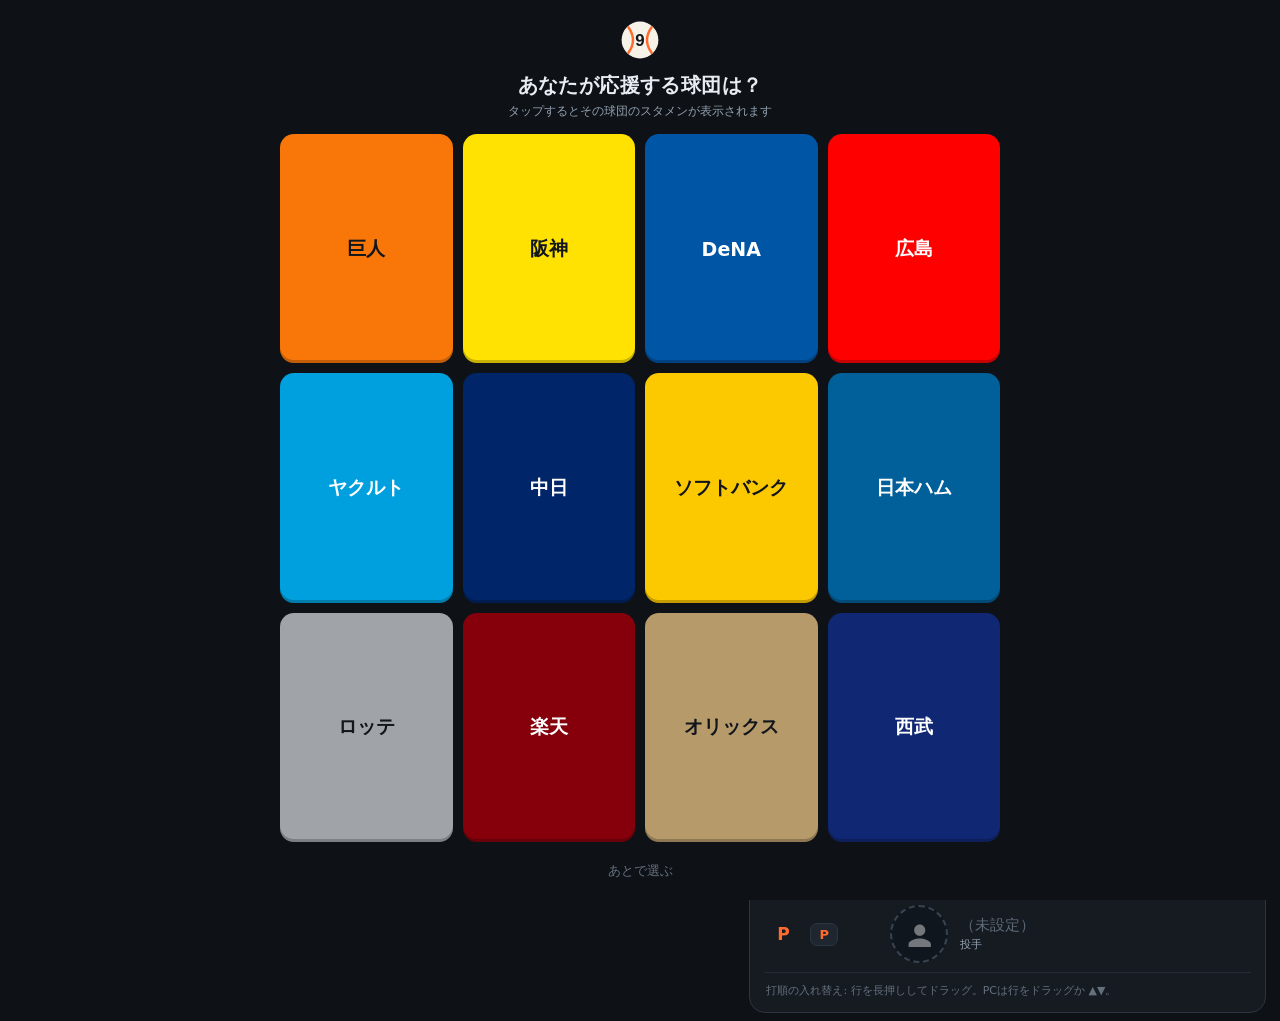
==== index.html @ 8bc56fd8 "自動配置ボタンをゴールド塗りつぶしに（B案） オレンジ=共有、ゴールド=自動配置と色で役割を分ける。 背景#ffb02e・文字とアイコンは濃色#241a10・ホバーで明るく。  Co-Authored" ====
<!DOCTYPE html>
<html lang="ja">
<head>
<meta charset="utf-8">
<meta name="viewport" content="width=device-width, initial-scale=1, maximum-scale=1, user-scalable=no, viewport-fit=cover">
<title>SQUAD NINE — NPB スタメンメーカー</title>
<meta name="description" content="NPB12球団・全選手（育成含む）からスタメンを組んで、画像でシェアできる非公式ファンツール。">
<meta name="theme-color" content="#12171e">

<!-- OGP: 独自ドメイン取得後は og:image のURLを書き換えること -->
<meta property="og:type" content="website">
<meta property="og:title" content="SQUAD NINE — NPB スタメンメーカー">
<meta property="og:description" content="NPB全選手からスタメンを組んで画像でシェア。">
<meta property="og:image" content="https://mrymgn2022.github.io/squad-nine/og-image.png">
<meta name="twitter:card" content="summary_large_image">

<link rel="manifest" href="manifest.webmanifest">
<link rel="icon" href="icons/favicon.svg" type="image/svg+xml">
<link rel="icon" href="icons/icon-192.png" type="image/png" sizes="192x192">
<link rel="apple-touch-icon" href="icons/apple-touch-icon.png">
<link rel="stylesheet" href="styles.css?v=42">
</head>
<body>

<header class="topbar">
  <div class="brand">
    <svg class="brand-mark" viewBox="0 0 100 100" aria-hidden="true">
      <circle cx="50" cy="50" r="46" fill="#f6f2e8"/>
      <path d="M 21 18 Q 44 50 21 82" fill="none" stroke="#ff6b2c" stroke-width="6" stroke-linecap="round"/>
      <path d="M 79 18 Q 56 50 79 82" fill="none" stroke="#ff6b2c" stroke-width="6" stroke-linecap="round"/>
      <path d="M 25 27 l 7 3 M 23 39 l 8 2 M 23 51 l 8 0 M 23 62 l 8 -2 M 25 74 l 7 -3" stroke="#c9553e" stroke-width="3" stroke-linecap="round"/>
      <path d="M 75 27 l -7 3 M 77 39 l -8 2 M 77 51 l -8 0 M 77 62 l -8 -2 M 75 74 l -7 -3" stroke="#c9553e" stroke-width="3" stroke-linecap="round"/>
      <text x="50" y="52" text-anchor="middle" dominant-baseline="central" font-family="Arial, Helvetica, sans-serif" font-size="42" font-weight="900" fill="#12171e">9</text>
    </svg>
    <span class="brand-name">SQUAD<em>NINE</em></span>
  </div>
  <div class="topbar-actions">
    <button id="btnShare" class="tbtn primary">共有する</button>
    <button id="btnMenu" class="tbtn icon" title="その他">…</button>
  </div>
</header>

<div class="setupbar">
  <div class="seg" id="dhSeg" role="group" aria-label="DH制">
    <button class="seg-btn is-on" data-dh="1">DH あり</button>
    <button class="seg-btn" data-dh="0">DH なし</button>
  </div>
  <div class="auto-group">
    <select id="myTeam" class="team-select" title="チーム"></select>
    <button id="btnAuto" class="tbtn auto-btn" type="button" title="選んだ球団のおすすめスタメンを自動配置">
      <svg viewBox="0 0 24 24" aria-hidden="true"><path d="M13.2 2 4.6 13.4h4.9L9.1 22l8.9-11.6h-5z"/></svg>
      自動配置
    </button>
  </div>
  <button id="btnReset" class="reset-btn" type="button" title="盤面をリセット">
    <svg viewBox="0 0 24 24" aria-hidden="true"><path d="M12 5V2L8 6l4 4V7c3.31 0 6 2.69 6 6s-2.69 6-6 6-6-2.69-6-6H4c0 4.42 3.58 8 8 8s8-3.58 8-8-3.58-8-8-8z"/></svg>
    リセット
  </button>
</div>

<main class="layout">

  <section class="field-pane">
    <div class="field-wrap" id="fieldWrap">
      <div class="field-bg">
        <!-- 中身は field.js が生成する -->
        <svg class="field-svg" viewBox="0 0 1000 1010" preserveAspectRatio="xMidYMid meet" aria-hidden="true"></svg>
      </div>
      <div class="chips" id="chips"></div>
    </div>

  </section>

  <section class="order-pane">
    <div class="pane-head">
      <h2>打順</h2>
    </div>
    <table class="order-table">
      <thead>
        <tr><th class="c-no">打順</th><th class="c-pos">守備</th><th class="c-name">選手</th><th class="c-act"></th></tr>
      </thead>
      <tbody id="orderBody"></tbody>
    </table>
    <p class="hint pc-only">打順の入れ替え: 行を長押ししてドラッグ。PCは行をドラッグか ▲▼。</p>
  </section>

</main>

<!-- ===== 選手選択モーダル ===== -->
<div class="modal" id="pickerModal" hidden>
  <div class="modal-card modal-lg">
    <div class="modal-head">
      <h3 id="pickerTitle">選手を選ぶ</h3>
      <button class="modal-close" data-close>×</button>
    </div>
    <div class="picker-filters">
      <input id="pickerSearch" class="search" type="search" placeholder="選手名・背番号で検索（ひらがなでもOK）" autocomplete="off">
      <div class="filter-row">
        <select id="pickerTeam" class="mini-select"></select>
        <select id="pickerGroup" class="mini-select">
          <option value="投手">投手</option>
          <option value="捕手">捕手</option>
          <option value="内野手">内野手</option>
          <option value="外野手">外野手</option>
          <option value="all">全ポジション</option>
        </select>
        <label class="chk"><input type="checkbox" id="pickerIkusei" checked> 育成を含む</label>
      </div>
    </div>
    <div class="picker-list" id="pickerList"></div>
    <div class="picker-foot"><span id="pickerCount"></span></div>
  </div>
</div>

<!-- ===== 写真モーダル ===== -->
<div class="modal" id="photoModal" hidden>
  <div class="modal-card">
    <div class="modal-head">
      <h3>選手の写真</h3>
      <button class="modal-close" data-close>×</button>
    </div>
    <div class="photo-body">
      <div class="photo-target" id="photoTargetName"></div>

      <div class="crop-area" id="cropArea">
        <div class="crop-empty" id="cropEmpty">
          <span class="pc-only">ここに画像を<br>ドラッグ＆ドロップ<br>または <b>Ctrl+V</b> で貼り付け</span>
          <span class="touch-only">下のボタンから写真を選ぶか<br>コピーした画像を「貼り付け」</span>
        </div>
        <canvas id="cropCanvas" width="360" height="360"></canvas>
      </div>

      <label class="range-row" id="zoomRow" hidden>
        <span>ズーム</span>
        <input type="range" id="zoomRange" min="100" max="400" value="100">
      </label>

      <div class="photo-actions">
        <label class="pbtn">
          写真を選ぶ / 撮る
          <input type="file" id="photoFile" accept="image/*" hidden>
        </label>
        <button class="pbtn" id="btnPhotoSearch">Webで画像を検索</button>
        <button class="pbtn" id="btnPhotoPaste">貼り付け</button>
        <button class="pbtn danger" id="btnPhotoRemove">削除</button>
      </div>
      <div id="pasteZone" class="paste-zone" contenteditable="true" data-ph="コピーした画像を、ここを長押し →「ペースト」で貼り付け"></div>
      <p class="hint small">検索した画像を長押し（PCは右クリック）→「画像をコピー」→「貼り付け」ボタンで取り込めます。写真はこの端末内にのみ保存されます。</p>
    </div>
    <div class="modal-foot">
      <button class="pbtn" data-close>キャンセル</button>
      <button class="pbtn primary" id="btnPhotoSave">決定</button>
    </div>
  </div>
</div>

<!-- ===== 共有モーダル ===== -->
<div class="modal" id="shareModal" hidden>
  <div class="modal-card modal-lg">
    <div class="modal-head">
      <h3>共有する</h3>
      <button class="modal-close" data-close>×</button>
    </div>
    <div class="share-sizes" id="shareSizes"></div>
    <div class="share-body">
      <div class="share-preview" id="sharePreview"></div>
    </div>
    <div class="share-apps">
      <button class="app-btn x" id="btnShareX" type="button">
        <svg viewBox="0 0 24 24" aria-hidden="true"><path d="M18.24 2.25h3.31l-7.23 8.26 8.5 11.24h-6.66l-5.21-6.82-5.97 6.82H1.67l7.73-8.84L1.25 2.25h6.83l4.71 6.23zm-1.16 17.52h1.83L7.08 4.13H5.12z"/></svg>
        Xで共有
      </button>
      <button class="app-btn ig" id="btnShareIG" type="button">
        <svg viewBox="0 0 24 24" aria-hidden="true"><path d="M12 2.2c3.2 0 3.58.01 4.85.07 3.25.15 4.73 1.66 4.88 4.88.06 1.27.07 1.65.07 4.85s-.01 3.58-.07 4.85c-.15 3.22-1.63 4.73-4.88 4.88-1.27.06-1.65.07-4.85.07s-3.58-.01-4.85-.07c-3.25-.15-4.73-1.66-4.88-4.88C2.21 15.58 2.2 15.2 2.2 12s.01-3.58.07-4.85C2.42 3.93 3.9 2.42 7.15 2.27 8.42 2.21 8.8 2.2 12 2.2zm0 3.68a6.12 6.12 0 1 0 0 12.24 6.12 6.12 0 0 0 0-12.24zm0 10.09a3.97 3.97 0 1 1 0-7.94 3.97 3.97 0 0 1 0 7.94zm6.36-11.85a1.43 1.43 0 1 0 0 2.86 1.43 1.43 0 0 0 0-2.86z"/></svg>
        Instagram
      </button>
      <button class="app-btn" id="btnShareNative" type="button" hidden>
        <svg viewBox="0 0 24 24" aria-hidden="true"><path d="M18 16.08c-.76 0-1.44.3-1.96.77L8.91 12.7c.05-.23.09-.46.09-.7s-.04-.47-.09-.7l7.05-4.11c.54.5 1.25.81 2.04.81a3 3 0 1 0-3-3c0 .24.04.47.09.7L8.04 9.81A2.99 2.99 0 0 0 3 12a3 3 0 0 0 5.04 2.19l7.12 4.16c-.05.21-.08.43-.08.65a2.92 2.92 0 1 0 2.92-2.92z"/></svg>
        その他
      </button>
    </div>
    <div class="modal-foot">
      <span class="share-dim" id="shareDim"></span>
      <button class="pbtn" id="btnShareLink">リンクをコピー</button>
      <button class="pbtn" id="btnShareDownload">保存 (PNG)</button>
    </div>
  </div>
</div>

<!-- ===== メニュー ===== -->
<div class="modal" id="menuModal" hidden>
  <div class="modal-card">
    <div class="modal-head"><h3>その他</h3><button class="modal-close" data-close>×</button></div>
    <div class="menu-body">
      <!-- 球場デザイン選択は凍結中（2026-08-18）。復活するときは hidden を外すだけ。field.js も温存 -->
      <label class="menu-row" hidden>
        <span>球場デザイン</span>
        <select id="fieldStyle" class="mini-select"></select>
      </label>
      <button class="pbtn wide" id="btnCopyText">打順をテキストでコピー</button>
      <button class="pbtn wide" id="btnResetPhotos">保存した写真をすべて削除</button>
      <p class="hint small">スタメンと写真はブラウザ内 (localStorage) に自動保存されます。</p>
    </div>
  </div>
</div>

<!-- ===== 初回訪問: 応援球団の選択 ===== -->
<div class="welcome" id="welcome" hidden>
  <div class="welcome-head">
    <svg class="welcome-logo" viewBox="0 0 100 100" aria-hidden="true">
      <circle cx="50" cy="50" r="46" fill="#f6f2e8"/>
      <path d="M 21 18 Q 44 50 21 82" fill="none" stroke="#ff6b2c" stroke-width="6" stroke-linecap="round"/>
      <path d="M 79 18 Q 56 50 79 82" fill="none" stroke="#ff6b2c" stroke-width="6" stroke-linecap="round"/>
      <text x="50" y="52" text-anchor="middle" dominant-baseline="central" font-family="Arial, Helvetica, sans-serif" font-size="42" font-weight="900" fill="#12171e">9</text>
    </svg>
    <h1>あなたが応援する球団は？</h1>
    <p>タップするとその球団のスタメンが表示されます</p>
  </div>
  <div class="welcome-grid" id="welcomeGrid"></div>
  <button class="welcome-skip" id="welcomeSkip" type="button">あとで選ぶ</button>
</div>

<div class="toast" id="toast" hidden></div>

<script src="data/npb-players.js?v=42"></script>
<script src="data/presets.js?v=42"></script>
<script src="field.js?v=42"></script>
<script src="app.js?v=42"></script>
</body>
</html>
---- styles.css ----
:root {
  --bg: #0e1116;
  --bg-2: #161b22;
  --bg-3: #1f262f;
  --line: #2c3540;
  --fg: #e8edf3;
  --fg-dim: #93a1b0;
  --accent: #ff6b2c;
  --accent-2: #2f9e5e;
  --danger: #e5484d;
  --radius: 12px;
  --team: #ff6b2c;
}

* { box-sizing: border-box; }

html, body {
  margin: 0;
  padding: 0;
  background: var(--bg);
  color: var(--fg);
  font-family: "Hiragino Kaku Gothic ProN", "Yu Gothic", "Meiryo", "Noto Sans JP", system-ui, sans-serif;
  -webkit-text-size-adjust: 100%;
  /* アプリとして扱う: テキスト選択（青いハイライト）と長押しメニューを全面禁止 */
  -webkit-user-select: none; user-select: none;
  -webkit-touch-callout: none;
  /* ダブルタップ拡大の無効化 */
  touch-action: manipulation;
}
/* 例外: 入力欄と貼り付け欄だけは選択・ペーストを許可 */
input, textarea { -webkit-user-select: text; user-select: text; }

button, input, select { font-family: inherit; }

/* ---------- top bar ---------- */
.topbar {
  display: flex; align-items: center; justify-content: space-between;
  gap: 12px; padding: 10px 14px;
  background: linear-gradient(180deg, #171d25, #12171e);
  border-bottom: 1px solid var(--line);
  position: sticky; top: 0; z-index: 40;
}
.brand { display: flex; align-items: center; gap: 8px; }
.brand-mark { width: 24px; height: 24px; flex: 0 0 auto; }
.brand-name { font-weight: 800; letter-spacing: .06em; font-size: 17px; }
.brand-name em { font-style: normal; color: var(--accent); }
.topbar-actions { display: flex; gap: 8px; }

.tbtn {
  background: var(--bg-3); color: var(--fg); border: 1px solid var(--line);
  border-radius: 9px; padding: 8px 12px; font-size: 13px; cursor: pointer;
  white-space: nowrap;
}
.tbtn:hover { background: #29323d; }
.tbtn.primary { background: var(--accent); border-color: var(--accent); color: #16100b; font-weight: 700; }
.tbtn.primary:hover { filter: brightness(1.08); }
.tbtn.icon { padding: 8px 11px; }
.tbtn b { color: var(--accent); }

/* ---------- setup bar ---------- */
.setupbar {
  display: flex; gap: 10px; align-items: center; flex-wrap: wrap;
  padding: 10px 14px; background: var(--bg-2); border-bottom: 1px solid var(--line);
}
.seg { display: flex; background: var(--bg-3); border: 1px solid var(--line); border-radius: 9px; overflow: hidden; }
.seg-btn {
  background: transparent; border: 0; color: var(--fg-dim);
  padding: 9px 14px; font-size: 13px; cursor: pointer;
}
.seg-btn.is-on { background: var(--accent); color: #16100b; font-weight: 700; }
.team-select, .mini-select {
  background: var(--bg-3); border: 1px solid var(--line); color: var(--fg);
  border-radius: 9px; padding: 9px 10px; font-size: 13px;
}
.auto-group { display: flex; gap: 6px; align-items: center; }
/* B案: ゴールド塗りつぶし（オレンジ=共有、ゴールド=自動配置で役割を色分け） */
.auto-btn {
  display: inline-flex; align-items: center; gap: 5px;
  color: #241a10; border-color: #ffb02e; background: #ffb02e;
  font-weight: 800;
}
.auto-btn:hover { background: #ffc14f; border-color: #ffc14f; }
.auto-btn svg { width: 13px; height: 13px; fill: #241a10; }

/* ---------- layout ---------- */
.layout {
  display: grid;
  grid-template-columns: minmax(0, 1.25fr) minmax(320px, .9fr);
  gap: 18px; padding: 18px 14px 8px; max-width: 1400px; margin: 0 auto;
  align-items: start;
}
@media (max-width: 1000px) {
  .layout { grid-template-columns: 1fr; }
}

/* ---------- field ---------- */
.field-pane { min-width: 0; }
/* 盤面: フェンスなしダイヤモンド（viewBox 1000x900） */
.field-wrap {
  position: relative; width: 100%; aspect-ratio: 1000 / 900;
}
.field-bg {
  position: absolute; inset: 0; border-radius: 16px; overflow: hidden;
  border: 1px solid var(--line); box-shadow: 0 10px 30px rgba(0,0,0,.45);
}
.field-svg { position: absolute; inset: 0; width: 100%; height: 100%; display: block; }
.chips { position: absolute; inset: 0; }

.chip {
  position: absolute; transform: translate(-50%, -50%);
  width: 9.4%; min-width: 46px; max-width: 88px;
  display: flex; flex-direction: column; align-items: center;
  cursor: pointer; user-select: none;
}
.chip-avatar { position: relative; width: 100%; aspect-ratio: 1; }
.chip-photo {
  position: absolute; inset: 0; border-radius: 50%; overflow: hidden;
  background: #10161d center/cover no-repeat;
  border: 3px solid var(--team);
  display: grid; place-items: center;
  box-shadow: 0 4px 14px rgba(0,0,0,.55);
}
.chip.empty .chip-photo { border-style: dashed; border-color: rgba(255,255,255,.5); background: rgba(0,0,0,.32); }

/* 写真未設定時の人型アイコン */
.avatar-icon { width: 62%; height: 62%; margin-top: 8%; fill: rgba(255,255,255,.42); }
.chip.empty .avatar-icon { fill: rgba(255,255,255,.34); }

/* DHの駒の右上に付けるバッジ（白箱） */
.chip-badge {
  position: absolute; top: -7px; right: -12px; z-index: 2;
  background: #f2f2f4; color: #12171e; font-size: clamp(9px, 1.05vw, 11px); font-weight: 900;
  border-radius: 6px; padding: 1px 6px; line-height: 1.6;
  white-space: nowrap;
  box-shadow: 0 2px 6px rgba(0,0,0,.55);
}
.chip-name {
  margin-top: -8px;                 /* アイコンの下端に重ねて縦の占有を減らす */
  position: relative; z-index: 2;
  font-size: clamp(9px, 1.25vw, 13px); font-weight: 700; color: #fff;
  background: rgba(8,12,17,.88); border-radius: 7px; padding: 2px 7px;
  max-width: 150%; white-space: nowrap; overflow: hidden; text-overflow: ellipsis;
  text-align: center; line-height: 1.5;
  box-shadow: 0 2px 6px rgba(0,0,0,.4);
}
.chip-cam, .chip-del {
  position: absolute; top: -3px; z-index: 2;
  background: rgba(12,17,23,.92); border: 1px solid var(--line); color: #fff;
  width: 21px; height: 21px; border-radius: 50%; font-size: 10px;
  display: grid; place-items: center; cursor: pointer; padding: 0; line-height: 1;
  opacity: 0; transition: opacity .12s;
}
/* 見た目は小さいまま、タップの当たり判定だけ広げる */
.chip-cam::after, .chip-del::after {
  content: ''; position: absolute; inset: -10px;
}
.chip-cam { right: -3px; }
.chip-del { left: -3px; color: #ff8b8e; font-size: 13px; }
.chip-del:hover { background: var(--danger); color: #fff; border-color: var(--danger); }
/* マウス環境では触れたときだけ出す */
.chip:hover .chip-cam, .chip:hover .chip-del,
.chip:focus-within .chip-cam, .chip:focus-within .chip-del { opacity: 1; }
.chip.empty .chip-del { display: none; }
/* タッチ環境では駒に重ねない（誤タップ防止）。削除・写真は打順表のボタンから */
@media (hover: none) {
  .chip-cam, .chip-del { display: none; }
}

/* 空きポジションの右上に出す ＋ マーク */
.chip-add {
  position: absolute; top: -4px; right: -4px; z-index: 2;
  width: 20px; height: 20px; border-radius: 50%;
  background: var(--accent); color: #16100b;
  font-size: 15px; font-weight: 900; line-height: 1;
  display: grid; place-items: center;
  box-shadow: 0 2px 6px rgba(0,0,0,.5);
  pointer-events: none;
}

/* 盤面リセット（上部バー内） */
.reset-btn {
  display: flex; align-items: center; gap: 5px;
  margin-left: auto;
  background: var(--bg-3); border: 1px solid var(--line);
  color: var(--fg-dim); border-radius: 9px; padding: 8px 11px;
  font-size: 12px; font-weight: 700; cursor: pointer;
}
.reset-btn:hover { background: var(--danger); border-color: var(--danger); color: #fff; }
.reset-btn svg { width: 14px; height: 14px; fill: currentColor; }

/* bench / DH */
.bench { margin-top: 12px; min-height: 0; }
.bench:empty { display: none; }
.dh-card {
  display: flex; align-items: center; gap: 12px;
  background: var(--bg-2); border: 1px solid var(--line); border-radius: var(--radius);
  padding: 10px 12px; cursor: pointer;
}
.dh-card .dh-photo {
  width: 58px; height: 58px; border-radius: 50%; flex: 0 0 auto;
  background: #10161d center/cover no-repeat; border: 2px solid var(--team);
  display: grid; place-items: center; overflow: hidden;
}
.dh-card.empty .dh-photo { border-style: dashed; }
.dh-meta { min-width: 0; }
.dh-label { font-size: 11px; color: var(--fg-dim); letter-spacing: .08em; }
.dh-name { font-size: 15px; font-weight: 700; }

/* ---------- order table ---------- */
.order-pane {
  background: var(--bg-2); border: 1px solid var(--line);
  border-radius: 16px; padding: 14px; min-width: 0;
}
.pane-head { display: flex; align-items: center; justify-content: space-between; margin-bottom: 10px; }
.pane-head h2 { margin: 0; font-size: 15px; letter-spacing: .1em; }
.pane-head-actions { display: flex; gap: 6px; }
.ghost-btn {
  background: transparent; border: 1px solid var(--line); color: var(--fg-dim);
  border-radius: 8px; padding: 6px 10px; font-size: 12px; cursor: pointer;
}
.ghost-btn:hover { color: var(--fg); border-color: #3b4855; }
.ghost-btn.danger:hover { color: var(--danger); border-color: var(--danger); }

.order-table { width: 100%; border-collapse: collapse; table-layout: fixed; }
.order-table th {
  font-size: 11px; color: var(--fg-dim); font-weight: 600; text-align: left;
  padding: 0 8px 8px; border-bottom: 1px solid var(--line); white-space: nowrap;
}
.order-table td { padding: 0; border-bottom: 1px solid #232b34; }
.c-no { width: 38px; }
.c-pos { width: 80px; }
.c-act { width: 88px; }

.order-row {
  cursor: grab;
  /* 長押しでテキスト選択が始まるとiOSでドラッグできないため、行全体を選択禁止に */
  user-select: none; -webkit-user-select: none; -webkit-touch-callout: none;
  /* 縦スクロールだけブラウザに許可（横スワイプ等に取られない） */
  touch-action: pan-y;
}
/* ライブ並べ替え中の見た目 */
.order-row.drag-live {
  position: relative; z-index: 5;
  background: #232c37;
  box-shadow: 0 8px 22px rgba(0,0,0,.55);
}
.order-row.drag-live td { border-bottom-color: transparent; }
.order-row.drag-anim { transition: transform .15s ease; }
/* DHあり時の投手行: 打順の下に区切り線つきで表示、並べ替え対象外 */
.order-row.pitcher-row { cursor: default; }
.order-row.pitcher-row td { border-top: 2px solid #2c3742; }
body.dragging-order { user-select: none; -webkit-user-select: none; cursor: grabbing; }

.order-row td { padding: 9px 8px; vertical-align: middle; }
.ord-no { font-size: 17px; font-weight: 900; color: var(--accent); text-align: center; }
.ord-pos {
  display: inline-block; background: var(--bg-3); border: 1px solid var(--line);
  border-radius: 7px; padding: 3px 8px; font-size: 13px; font-weight: 700; white-space: nowrap;
}
.ord-name { display: flex; align-items: center; gap: 12px; min-width: 0; }
.ord-avatar {
  width: 58px; height: 58px; border-radius: 50%; flex: 0 0 auto;
  background: #10161d center/cover no-repeat; border: 2px solid var(--team);
  display: grid; place-items: center; overflow: hidden;
}
.ord-avatar.is-empty { border-style: dashed; border-color: #39434f; }
.ord-text { min-width: 0; }
.ord-pname { font-size: 15px; font-weight: 700; white-space: nowrap; overflow: hidden; text-overflow: ellipsis; }
.ord-pname.is-empty { color: #5d6a77; font-weight: 500; }
.ord-sub {
  font-size: 11px; color: var(--fg-dim); margin-top: 2px;
  white-space: nowrap; overflow: hidden; text-overflow: ellipsis;
}
.ord-sub .ord-team-s { display: none; }
/* フル球団名が入りきらない行はJS(fitTeamNames)がis-abbrを付けて新聞略記に切り替える */
.ord-sub.is-abbr .ord-team { display: none; }
.ord-sub.is-abbr .ord-team-s { display: inline; }
.ord-btns { display: flex; gap: 4px; justify-content: flex-end; }
.ord-btns button {
  background: transparent; border: 1px solid var(--line); color: var(--fg-dim);
  border-radius: 7px; width: 30px; height: 30px; font-size: 11px; cursor: pointer; padding: 0;
}
.ord-btns button:hover { color: var(--fg); border-color: #3b4855; }
.ord-btns button.del { color: #8a6068; font-size: 14px; }
.ord-btns button.del:hover { color: #fff; background: var(--danger); border-color: var(--danger); }
/* 写真ボタンは駒にホバーできないタッチ端末でだけ打順表に出す */
.ord-btns button.cam { display: none; }
@media (hover: none) {
  /* タッチ端末: ▲▼の代わりに 📷 × （並べ替えは行の長押しドラッグ） */
  .ord-btns button.cam { display: inline-block; }
  .ord-btns button.mv { display: none; }
  .ord-btns button { width: 38px; height: 38px; font-size: 12px; }
  .c-act { width: 88px; }
}

/* 狭い画面: グラウンドと駒を大きく、打順表をコンパクトに */
@media (max-width: 520px) {
  /* 上部バーが詰まって右端の「…」が切れないように全体を圧縮 */
  .topbar { padding: 8px 10px; gap: 8px; }
  .brand { gap: 6px; min-width: 0; }
  .brand-mark { width: 21px; height: 21px; }
  .brand-name { font-size: 14px; white-space: nowrap; }
  .topbar-actions { gap: 5px; flex: 0 0 auto; }
  .tbtn { padding: 7px 8px; font-size: 12px; border-radius: 8px; }
  .tbtn.icon { padding: 7px 9px; }
  .setupbar { padding: 8px 10px; gap: 8px; }

  .layout { padding: 10px 6px 4px; gap: 12px; }
  /* グラウンドは画面幅いっぱいまで広げる */
  .field-pane { margin-left: -6px; margin-right: -6px; }
  .field-bg { border-radius: 0; border-left: none; border-right: none; }
  .order-pane { padding: 12px 8px; border-radius: 12px; }
  .chip { min-width: 52px; }
  .chip-name { font-size: 10px; padding: 1px 5px; }
  .c-no { width: 24px; }
  .ord-no { font-size: 14px; }
  .c-pos { width: 42px; }
  .ord-pos { font-size: 10px; padding: 2px 5px; white-space: nowrap; }
  .c-act { width: 76px; }
  .ord-btns { gap: 3px; }
  .ord-btns button { width: 36px; height: 36px; font-size: 12px; }
  .ord-avatar { width: 40px; height: 40px; }
  .ord-name { gap: 4px; }
  .ord-pname { font-size: 13px; }
  .ord-sub { font-size: 10px; }
  .order-row td { padding: 7px 3px; }
  .order-table th { padding: 0 3px 6px; }
}

.hint { font-size: 11px; color: #64707d; margin: 10px 2px 0; }
.hint.small { font-size: 11px; line-height: 1.6; }

.foot { text-align: center; font-size: 11px; color: #5d6a77; padding: 18px 14px 28px; }
.foot a { color: #7d8b99; }

/* ---------- modal ---------- */
.modal {
  position: fixed; inset: 0; z-index: 100;
  background: rgba(5,8,11,.72); backdrop-filter: blur(3px);
  display: grid; place-items: center; padding: 16px;
}
.modal[hidden] { display: none; }
.modal-card {
  background: var(--bg-2); border: 1px solid var(--line); border-radius: 16px;
  width: min(460px, 100%); max-height: min(88vh, 900px);
  display: flex; flex-direction: column; overflow: hidden;
  box-shadow: 0 24px 70px rgba(0,0,0,.6);
}
.modal-card.modal-lg { width: min(680px, 100%); }
.modal-head {
  display: flex; align-items: center; justify-content: space-between;
  padding: 14px 16px; border-bottom: 1px solid var(--line);
}
.modal-head h3 { margin: 0; font-size: 15px; }
.modal-close {
  background: transparent; border: 0; color: var(--fg-dim); font-size: 22px;
  cursor: pointer; line-height: 1; padding: 0 4px;
}
.modal-foot {
  display: flex; gap: 8px; justify-content: flex-end;
  padding: 12px 16px; border-top: 1px solid var(--line);
}

.pbtn {
  background: var(--bg-3); border: 1px solid var(--line); color: var(--fg);
  border-radius: 9px; padding: 9px 14px; font-size: 13px; cursor: pointer;
}
.pbtn:hover { background: #29323d; }
.pbtn.primary { background: var(--accent); border-color: var(--accent); color: #16100b; font-weight: 700; }
.pbtn.danger { color: var(--danger); }
.pbtn.wide { width: 100%; }

/* picker */
.picker-filters { padding: 12px 16px; border-bottom: 1px solid var(--line); display: grid; gap: 8px; }
.search {
  width: 100%; background: var(--bg-3); border: 1px solid var(--line); color: var(--fg);
  border-radius: 9px; padding: 10px 12px; font-size: 14px;
}
.filter-row { display: flex; gap: 8px; flex-wrap: wrap; align-items: center; }
.chk { display: flex; align-items: center; gap: 5px; font-size: 12px; color: var(--fg-dim); }

.picker-list { overflow-y: auto; flex: 1; min-height: 120px; }
.p-item {
  display: grid; grid-template-columns: 34px 44px 1fr auto; align-items: center; gap: 10px;
  padding: 9px 16px; border-bottom: 1px solid #212932; cursor: pointer;
}
.p-item:hover { background: #1d242c; }
.p-num { font-size: 12px; color: var(--fg-dim); text-align: right; font-variant-numeric: tabular-nums; }
.p-avatar {
  width: 44px; height: 44px; border-radius: 50%; flex: 0 0 auto;
  background: var(--bg-3) center/cover no-repeat; border: 2px solid var(--line);
  overflow: hidden; display: grid; place-items: center;
}
.p-main { min-width: 0; }
.p-name { font-size: 14px; font-weight: 700; }
.p-sub { font-size: 11px; color: var(--fg-dim); }
.p-tag {
  font-size: 10px; border-radius: 5px; padding: 2px 6px;
  background: #33261a; color: #d9a05b; border: 1px solid #4a3722;
}
.p-empty { padding: 30px 16px; text-align: center; color: var(--fg-dim); font-size: 13px; }
.picker-foot { padding: 9px 16px; border-top: 1px solid var(--line); font-size: 11px; color: var(--fg-dim); }

/* photo */
.photo-body { padding: 16px; overflow-y: auto; }
.photo-target { font-size: 14px; font-weight: 700; margin-bottom: 12px; text-align: center; }
.crop-area {
  position: relative; width: 260px; height: 260px; margin: 0 auto 12px;
  border-radius: 50%; overflow: hidden; border: 2px dashed var(--line);
  background: #0d1218; display: grid; place-items: center; touch-action: none;
}
.crop-area.has-image { border-style: solid; border-color: var(--accent); cursor: move; }
.crop-area canvas { width: 100%; height: 100%; display: none; }
.crop-area.has-image canvas { display: block; }
.crop-area.has-image .crop-empty { display: none; }
.crop-empty { color: #5d6a77; font-size: 12px; text-align: center; line-height: 1.7; padding: 0 20px; }
.range-row { display: flex; align-items: center; gap: 10px; font-size: 12px; color: var(--fg-dim); margin-bottom: 14px; }
.range-row input { flex: 1; }
.photo-actions { display: flex; gap: 8px; flex-wrap: wrap; justify-content: center; }
/* タッチ端末用の貼り付け欄（長押し→ペーストの受け皿） */
.paste-zone {
  display: none;
  margin-top: 10px; padding: 12px 10px; min-height: 20px;
  border: 1.5px dashed var(--line); border-radius: 10px;
  font-size: 12px; color: var(--fg); text-align: center;
  -webkit-user-select: text; user-select: text;
  -webkit-touch-callout: default;   /* 長押し→ペーストのメニューを出すため */
}
.paste-zone:empty::before { content: attr(data-ph); color: #64707d; }
.paste-zone:focus { outline: none; border-color: var(--accent); }
@media (hover: none) { .paste-zone { display: block; } }

/* 端末別の説明文（PC向け/タッチ向けを出し分ける） */
.touch-only { display: none; }
@media (hover: none) {
  .pc-only { display: none; }
  .touch-only { display: inline; }
}
.photo-actions .pbtn { flex: 0 1 auto; }
label.pbtn { display: inline-block; }

/* share */
.share-sizes {
  display: flex; gap: 7px; padding: 12px 16px; overflow-x: auto;
  border-bottom: 1px solid var(--line);
}
.size-btn {
  background: var(--bg-3); border: 1px solid var(--line); color: var(--fg-dim);
  border-radius: 9px; padding: 7px 12px; font-size: 12px; cursor: pointer;
  white-space: nowrap; line-height: 1.4; text-align: center;
}
.size-btn b { display: block; font-size: 12px; color: inherit; }
.size-btn small { display: block; font-size: 10px; opacity: .7; }
.size-btn.is-on { background: var(--accent); border-color: var(--accent); color: #16100b; font-weight: 700; }
.share-body { padding: 16px; overflow: auto; display: grid; place-items: center; min-height: 200px; }
.share-preview img {
  max-width: 100%; max-height: 46vh; width: auto; height: auto;
  border-radius: 10px; display: block; box-shadow: 0 8px 26px rgba(0,0,0,.5);
}
.share-dim { flex: 1; font-size: 11px; color: var(--fg-dim); align-self: center; }

/* SNSへ共有するボタン列 */
.share-apps {
  display: flex; gap: 8px; padding: 12px 16px 0; flex-wrap: wrap;
}
.app-btn {
  flex: 1 1 0; min-width: 110px; min-height: 44px;
  display: flex; align-items: center; justify-content: center; gap: 8px;
  border-radius: 10px; font-size: 13px; font-weight: 700; cursor: pointer;
  border: 1px solid var(--line); background: var(--bg-3); color: var(--fg);
}
.app-btn svg { width: 17px; height: 17px; fill: currentColor; flex: 0 0 auto; }
.app-btn.x { background: #000; border-color: #2c3540; }
.app-btn.x:hover { background: #16181c; }
.app-btn.ig {
  background: linear-gradient(45deg, #f09433, #e6683c 25%, #dc2743 50%, #cc2366 75%, #bc1888);
  border: none; color: #fff;
}
.app-btn.ig:hover { filter: brightness(1.08); }
.menu-body { padding: 16px; display: grid; gap: 10px; }
.menu-row {
  display: flex; align-items: center; justify-content: space-between; gap: 12px;
  background: var(--bg-3); border: 1px solid var(--line); border-radius: 9px;
  padding: 8px 12px; font-size: 13px;
}
.menu-row .mini-select { flex: 1 1 auto; max-width: 62%; }
.menu-row[hidden] { display: none; }   /* display:flex が hidden 属性に勝ってしまうのを防ぐ */

/* ---------- 初回訪問: 応援球団の選択 ---------- */
.welcome {
  position: fixed; inset: 0; z-index: 300;
  background: var(--bg);
  display: flex; flex-direction: column;
  padding: 20px 16px calc(10px + env(safe-area-inset-bottom));
}
.welcome[hidden] { display: none; }
.welcome-head { text-align: center; margin-bottom: 14px; flex: 0 0 auto; }
.welcome-logo { width: 40px; height: 40px; margin-bottom: 8px; }
.welcome-head h1 { margin: 0 0 4px; font-size: 20px; letter-spacing: .02em; }
.welcome-head p { margin: 0; font-size: 12px; color: var(--fg-dim); }
.welcome-grid {
  flex: 1 1 auto; min-height: 0;
  width: 100%; max-width: 560px; margin: 0 auto;
  display: grid; grid-template-columns: repeat(3, 1fr); grid-auto-rows: minmax(0, 1fr);
  gap: 10px;
}
.team-tile {
  border: none; border-radius: 14px; min-height: 0; padding: 0 4px;
  display: flex; align-items: center; justify-content: center;
  font-size: clamp(13px, 4.2vw, 19px); font-weight: 800; color: #fff;
  cursor: pointer; box-shadow: inset 0 -3px 0 rgba(0,0,0,.22);
  transition: transform .08s;
}
.team-tile:active { transform: scale(0.96); }
.team-tile.light { color: #11161c; }
.welcome-skip {
  flex: 0 0 auto; margin-top: 10px; padding: 10px;
  background: none; border: none; color: #64707d; font-size: 13px; cursor: pointer;
}
@media (min-width: 700px) {
  .welcome-grid { grid-template-columns: repeat(4, 1fr); max-width: 720px; }
  .team-tile { font-size: 19px; }
}

/* toast */
.toast {
  position: fixed; left: 50%; bottom: 26px; transform: translateX(-50%);
  background: #262f3a; color: var(--fg); border: 1px solid var(--line);
  border-radius: 10px; padding: 11px 18px; font-size: 13px; z-index: 200;
  box-shadow: 0 10px 30px rgba(0,0,0,.5);
}
.toast[hidden] { display: none; }
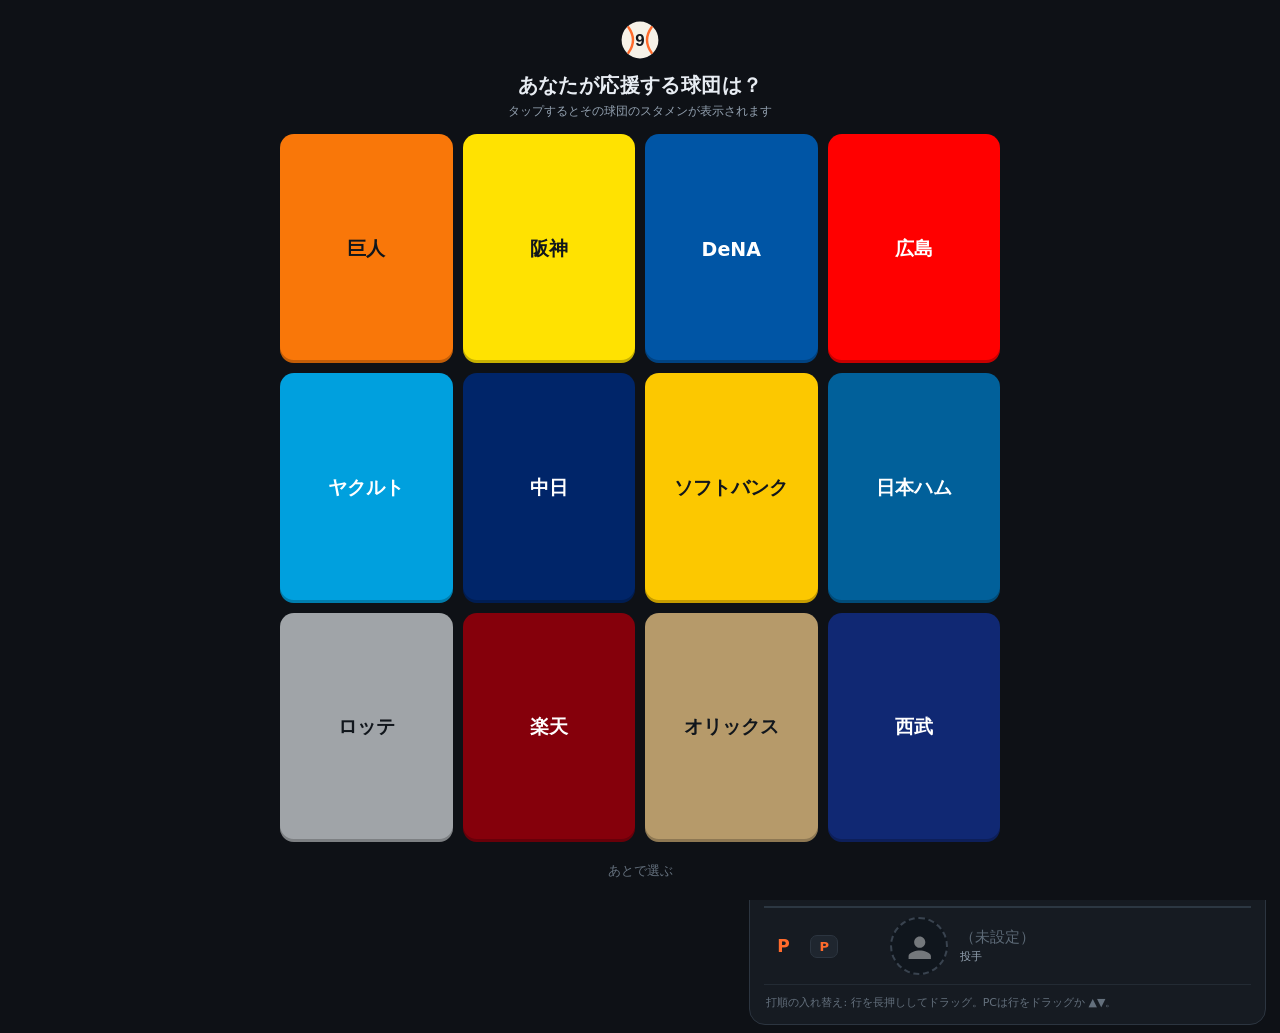
==== commit 9291ecbb: "成績表示モードを追加（打順表のサブ行を実データのシーズン成績に切替） - NPB公式の個人成績を取得する tools/fetch-stats.ps1 を新規作成   （打者: 打率・本塁打・打点・OP" ====
--- a/index.html
+++ b/index.html
@@ -18,7 +18,7 @@
 <link rel="icon" href="icons/favicon.svg" type="image/svg+xml">
 <link rel="icon" href="icons/icon-192.png" type="image/png" sizes="192x192">
 <link rel="apple-touch-icon" href="icons/apple-touch-icon.png">
-<link rel="stylesheet" href="styles.css?v=42">
+<link rel="stylesheet" href="styles.css?v=43">
 </head>
 <body>
 
@@ -74,6 +74,7 @@
   <section class="order-pane">
     <div class="pane-head">
       <h2>打順</h2>
+      <button id="btnStats" class="stats-btn" type="button" aria-pressed="false" title="背番号・投打の行をシーズン成績に切り替え">成績を表示</button>
     </div>
     <table class="order-table">
       <thead>
@@ -222,9 +223,10 @@
 
 <div class="toast" id="toast" hidden></div>
 
-<script src="data/npb-players.js?v=42"></script>
-<script src="data/presets.js?v=42"></script>
-<script src="field.js?v=42"></script>
-<script src="app.js?v=42"></script>
+<script src="data/npb-players.js?v=43"></script>
+<script src="data/npb-stats.js?v=43"></script>
+<script src="data/presets.js?v=43"></script>
+<script src="field.js?v=43"></script>
+<script src="app.js?v=43"></script>
 </body>
 </html>
--- a/styles.css
+++ b/styles.css
@@ -214,6 +214,13 @@
 .pane-head { display: flex; align-items: center; justify-content: space-between; margin-bottom: 10px; }
 .pane-head h2 { margin: 0; font-size: 15px; letter-spacing: .1em; }
 .pane-head-actions { display: flex; gap: 6px; }
+/* 成績表示の切り替え（ONで塗りつぶし） */
+.stats-btn {
+  background: transparent; border: 1px solid var(--line); color: var(--fg-dim);
+  border-radius: 999px; padding: 6px 13px; font-size: 12px; font-weight: 700; cursor: pointer;
+}
+.stats-btn:hover { color: var(--fg); border-color: #3b4855; }
+.stats-btn.is-on { background: var(--accent); border-color: var(--accent); color: #16100b; }
 .ghost-btn {
   background: transparent; border: 1px solid var(--line); color: var(--fg-dim);
   border-radius: 8px; padding: 6px 10px; font-size: 12px; cursor: pointer;
@@ -272,6 +279,12 @@
   white-space: nowrap; overflow: hidden; text-overflow: ellipsis;
 }
 .ord-sub .ord-team-s { display: none; }
+/* 成績表示: 極小画面ではOPSを省いた短縮版に切り替え */
+.ord-sub .st-compact { display: none; }
+@media (max-width: 374px) {
+  .ord-sub .st-full { display: none; }
+  .ord-sub .st-compact { display: inline; }
+}
 /* フル球団名が入りきらない行はJS(fitTeamNames)がis-abbrを付けて新聞略記に切り替える */
 .ord-sub.is-abbr .ord-team { display: none; }
 .ord-sub.is-abbr .ord-team-s { display: inline; }
